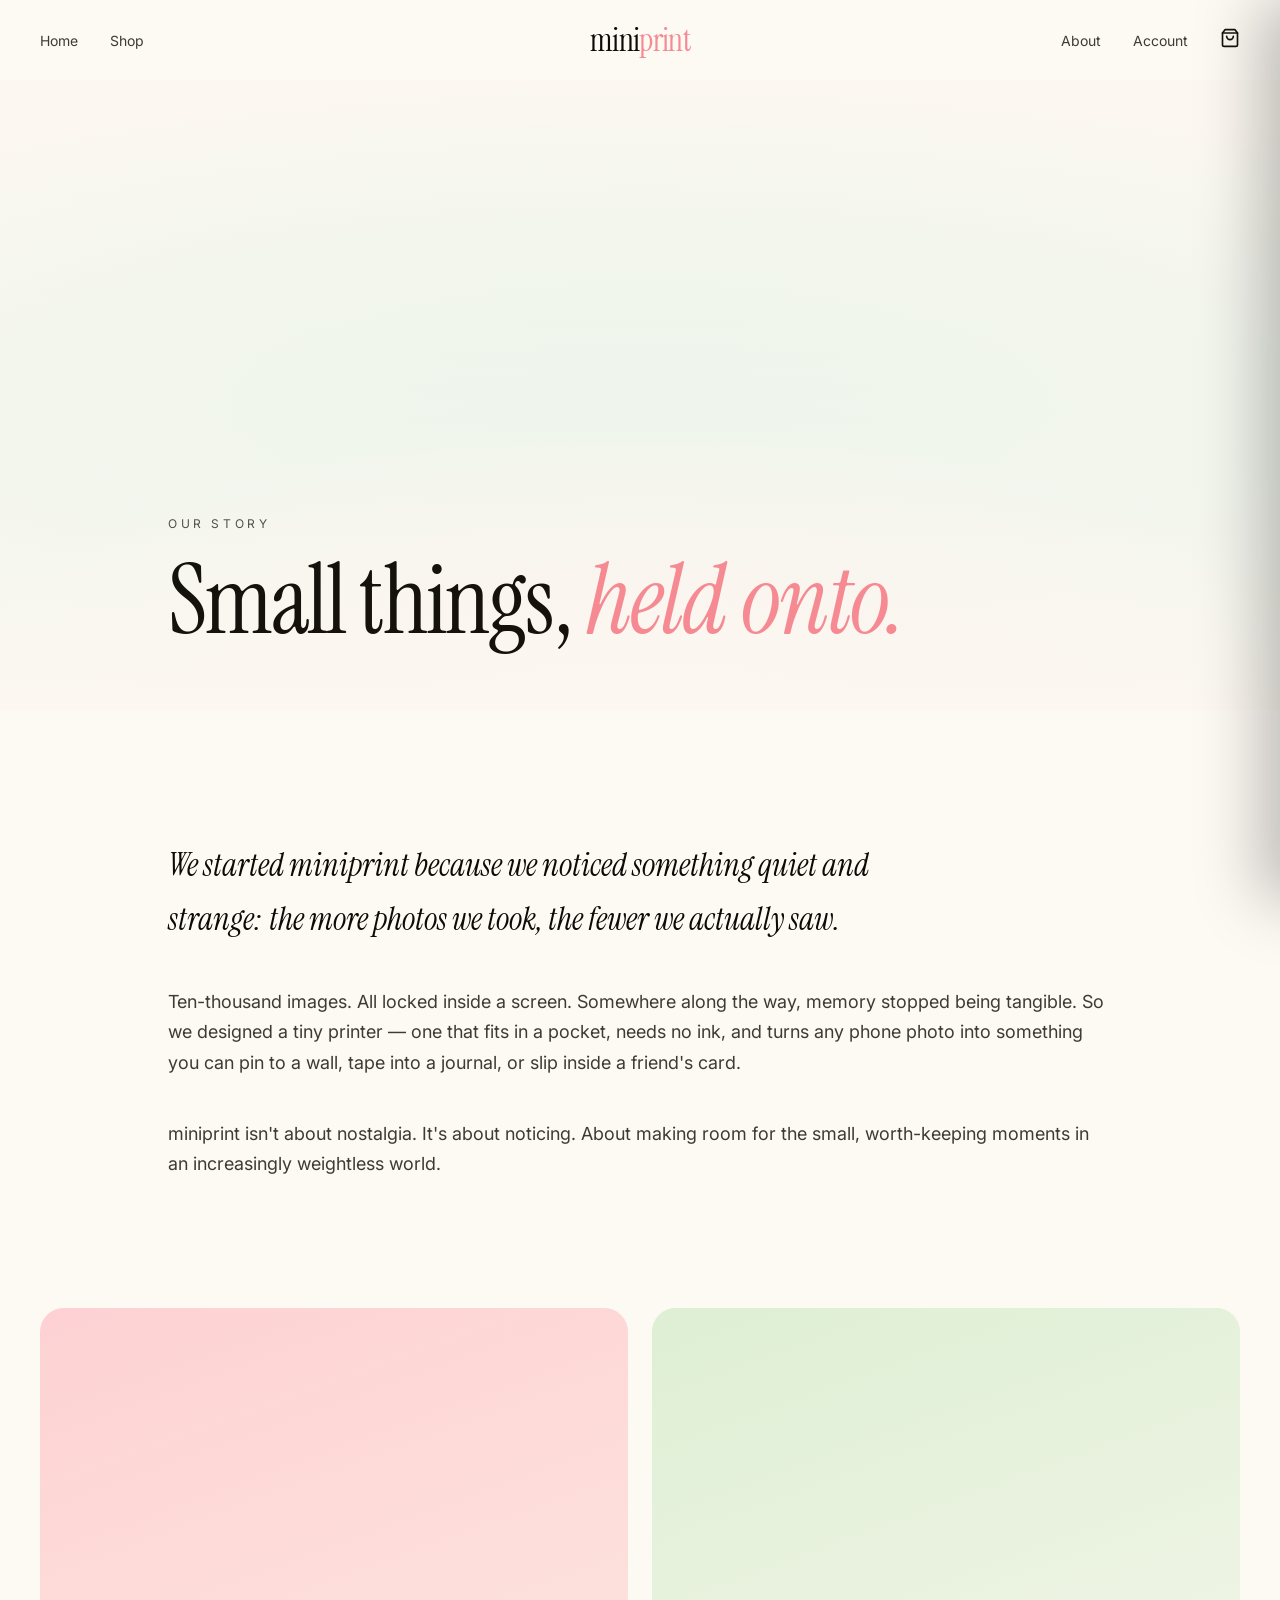
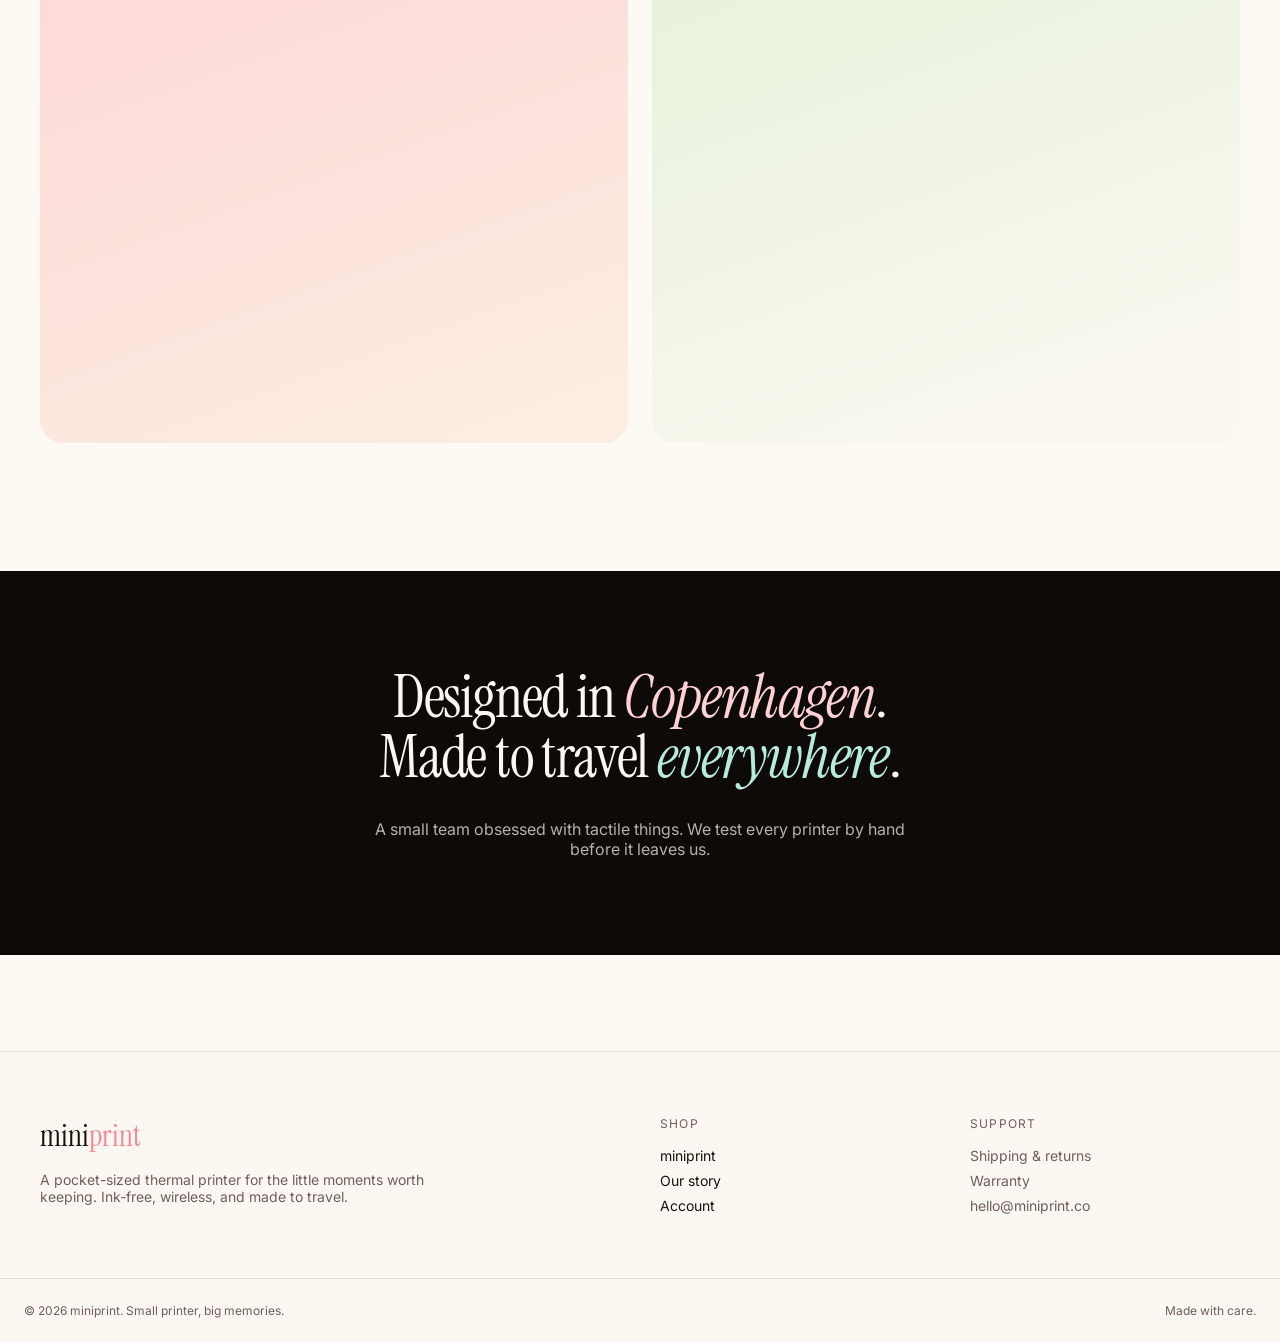
==== about.html @ aeed8a65 "Add files via upload" ====
<!doctype html>
<html lang="en">
<head>
<meta charset="utf-8" />
<meta name="viewport" content="width=device-width, initial-scale=1" />
<title>Our story — miniprint</title>
<meta name="description" content="Why we built a tiny printer for the memories that matter." />
<link rel="stylesheet" href="style.css" />
</head>
<body>

<header class="site-header">
  <div class="nav-inner">
    <div class="nav-left">
      <button class="menu-btn" aria-label="Menu">
        <svg viewBox="0 0 24 24" fill="none" stroke="currentColor" stroke-width="2" stroke-linecap="round" width="20" height="20"><path d="M4 6h16M4 12h16M4 18h16"/></svg>
      </button>
      <nav class="nav-links">
        <a href="index.html" class="nav-link">Home</a>
        <a href="product.html" class="nav-link">Shop</a>
      </nav>
    </div>
    <a href="index.html" class="nav-logo">mini<span class="text-blush-deep">print</span></a>
    <div class="nav-right">
      <nav class="nav-links">
        <a href="about.html" class="nav-link">About</a>
        <a href="account.html" class="nav-link">Account</a>
      </nav>
      <button class="cart-btn" aria-label="Cart">
        <svg viewBox="0 0 24 24" fill="none" stroke="currentColor" stroke-width="2" stroke-linecap="round" stroke-linejoin="round" width="20" height="20"><path d="M6 2 3 6v14a2 2 0 0 0 2 2h14a2 2 0 0 0 2-2V6l-3-4Z"/><path d="M3 6h18"/><path d="M16 10a4 4 0 0 1-8 0"/></svg>
        <span class="cart-badge">0</span>
      </button>
    </div>
  </div>
  <div class="mobile-menu">
    <div class="mobile-menu-inner">
      <a href="index.html">Home</a>
      <a href="product.html">Shop</a>
      <a href="about.html">About</a>
      <a href="account.html">Account</a>
    </div>
  </div>
</header>

<main>
  <section class="about-hero">
    <div class="art-block art-poster" style="position:absolute;inset:0;"></div>
    <div class="about-hero-content">
      <p class="hero-eyebrow" style="animation:none;opacity:1;">Our story</p>
      <h1 class="text-balance">Small things, <em class="text-blush-deep">held onto.</em></h1>
    </div>
  </section>

  <section class="container-narrow about-copy">
    <p class="reveal lead text-balance">We started miniprint because we noticed something quiet and strange: the more photos we took, the fewer we actually saw.</p>
    <p class="reveal reveal-delay-1">Ten-thousand images. All locked inside a screen. Somewhere along the way, memory stopped being tangible. So we designed a tiny printer — one that fits in a pocket, needs no ink, and turns any phone photo into something you can pin to a wall, tape into a journal, or slip inside a friend's card.</p>
    <p class="reveal reveal-delay-2">miniprint isn't about nostalgia. It's about noticing. About making room for the small, worth-keeping moments in an increasingly weightless world.</p>
  </section>

  <section class="container about-images">
    <div class="reveal art-frame blush"><div class="art-block art-woman"></div></div>
    <div class="reveal reveal-delay-1 art-frame mint"><div class="art-block art-lifestyle"></div></div>
  </section>

  <section class="about-cta">
    <div class="about-cta-inner">
      <h2 class="text-balance">Designed in <em style="color:var(--blush);">Copenhagen</em>. Made to travel <em style="color:var(--mint);">everywhere</em>.</h2>
      <p>A small team obsessed with tactile things. We test every printer by hand before it leaves us.</p>
    </div>
  </section>
</main>

<footer class="site-footer">
  <div class="footer-grid">
    <div class="footer-brand">
      <p class="footer-logo">mini<span class="text-blush-deep">print</span></p>
      <p class="footer-desc">A pocket-sized thermal printer for the little moments worth keeping. Ink-free, wireless, and made to travel.</p>
    </div>
    <div>
      <p class="footer-heading">Shop</p>
      <ul class="footer-links">
        <li><a href="product.html">miniprint</a></li>
        <li><a href="about.html">Our story</a></li>
        <li><a href="account.html">Account</a></li>
      </ul>
    </div>
    <div>
      <p class="footer-heading">Support</p>
      <ul class="footer-links muted">
        <li>Shipping & returns</li>
        <li>Warranty</li>
        <li>hello@miniprint.co</li>
      </ul>
    </div>
  </div>
  <div class="footer-bottom">
    <div class="footer-bottom-inner">
      <span>© 2026 miniprint. Small printer, big memories.</span>
      <span>Made with care.</span>
    </div>
  </div>
</footer>

<div class="cart-overlay"></div>
<aside class="cart-drawer">
  <div class="cart-head">
    <h3 style="font-family:var(--font-display);font-size:1.5rem;">Your bag</h3>
    <button class="cart-close" aria-label="Close">
      <svg viewBox="0 0 24 24" fill="none" stroke="currentColor" stroke-width="2" stroke-linecap="round" stroke-linejoin="round" width="18" height="18"><path d="M18 6 6 18M6 6l12 12"/></svg>
    </button>
  </div>
  <div class="cart-body"></div>
  <div class="cart-footer">
    <div class="cart-subtotal"><span>Subtotal</span><span>$0.00</span></div>
    <a href="checkout.html" class="btn-primary" style="display:block;text-align:center;">Checkout</a>
    <p class="cart-footer-note">Free shipping · 30-day returns</p>
  </div>
</aside>

<script src="main.js"></script>
</body>
</html>
---- style.css ----
/* ==========================================================================
   miniprint — static site styles
   ========================================================================== */

@import url('https://fonts.googleapis.com/css2?family=Instrument+Serif:ital@0;1&family=Inter:wght@300;400;500;600&display=swap');

:root {
  --radius: 1rem;

  --background: oklch(0.985 0.008 80);
  --foreground: oklch(0.18 0.01 60);
  --card: oklch(1 0 0);
  --muted: oklch(0.96 0.01 80);
  --muted-foreground: oklch(0.5 0.02 60);
  --border: oklch(0.9 0.01 80);

  --mint: oklch(0.9 0.06 170);
  --mint-deep: oklch(0.72 0.09 170);
  --blush: oklch(0.9 0.05 15);
  --blush-deep: oklch(0.75 0.13 15);
  --cream: oklch(0.98 0.01 80);
  --ink: oklch(0.15 0.01 60);

  --font-display: "Instrument Serif", serif;
  --font-sans: "Inter", sans-serif;

  --ease: cubic-bezier(0.22, 1, 0.36, 1);
}

/* ---------- reset ---------- */
* { box-sizing: border-box; margin: 0; padding: 0; border-color: var(--border); }
html { scroll-behavior: smooth; }
body {
  background-color: var(--background);
  color: var(--foreground);
  font-family: var(--font-sans);
  -webkit-font-smoothing: antialiased;
  overflow-x: hidden;
}
img { display: block; max-width: 100%; }
a { color: inherit; text-decoration: none; }
button { font: inherit; color: inherit; background: none; border: none; cursor: pointer; }
input { font: inherit; }
ul { list-style: none; }
h1, h2, h3, h4 { font-family: var(--font-display); letter-spacing: -0.02em; font-weight: 400; }
em { font-style: italic; }

.italic { font-style: italic; }
.text-blush-deep { color: var(--blush-deep); }
.text-mint-deep { color: var(--mint-deep); }
.text-balance { text-wrap: balance; }

/* ---------- layout helpers ---------- */
.container {
  max-width: 80rem; /* 7xl */
  margin-inline: auto;
  padding-inline: 1.5rem;
}
@media (min-width: 768px) { .container { padding-inline: 2.5rem; } }

.container-narrow { max-width: 64rem; margin-inline: auto; padding-inline: 1.5rem; }
@media (min-width: 768px) { .container-narrow { padding-inline: 2.5rem; } }

.container-md { max-width: 72rem; margin-inline: auto; padding-inline: 1.5rem; }
@media (min-width: 768px) { .container-md { padding-inline: 2.5rem; } }

.section { padding-block: 7rem; }
@media (min-width: 768px) { .section { padding-block: 10rem; } }

/* ---------- buttons ---------- */
.btn {
  display: inline-flex;
  align-items: center;
  gap: 0.75rem;
  border-radius: 999px;
  font-size: 0.875rem;
  transition: background-color .25s ease, color .25s ease, opacity .25s ease;
  white-space: nowrap;
}
.btn-primary {
  background: var(--ink);
  color: var(--cream);
  padding: 0.85rem 1.75rem;
}
.btn-primary:hover { background: color-mix(in oklch, var(--ink) 90%, white); }
.btn-primary:disabled { opacity: .4; cursor: not-allowed; }
.btn-pill-icon {
  background: var(--ink);
  color: var(--cream);
  padding-left: 1.5rem;
  padding-right: 0.5rem;
  padding-block: 0.5rem;
}
.btn-pill-icon .icon-circle {
  display: grid;
  place-items: center;
  height: 2.25rem;
  width: 2.25rem;
  border-radius: 999px;
  background: var(--cream);
  color: var(--ink);
  transition: transform .3s ease;
}
.btn-pill-icon:hover .icon-circle { transform: translateX(4px); }
.btn-underline { font-size: 0.875rem; text-decoration: underline; text-underline-offset: 4px; color: color-mix(in oklch, var(--ink) 80%, transparent); }

/* ---------- reveal-on-scroll ---------- */
.reveal {
  opacity: 0;
  transform: translateY(40px);
  transition: opacity .9s var(--ease), transform .9s var(--ease);
}
.reveal.is-visible { opacity: 1; transform: translateY(0); }
.reveal-delay-1 { transition-delay: .1s; }
.reveal-delay-2 { transition-delay: .15s; }
.reveal-delay-3 { transition-delay: .2s; }

/* ==========================================================================
   Header / Nav
   ========================================================================== */
.site-header {
  position: fixed;
  inset-inline: 0;
  top: 0;
  z-index: 50;
  background: transparent;
  transition: background-color .5s ease, backdrop-filter .5s ease;
  animation: headerIn .7s var(--ease) both;
}
@keyframes headerIn { from { opacity: 0; transform: translateY(-30px); } to { opacity: 1; transform: translateY(0); } }
.site-header.scrolled {
  background: color-mix(in oklch, var(--cream) 70%, transparent);
  backdrop-filter: blur(20px);
  border-bottom: 1px solid color-mix(in oklch, var(--border) 60%, transparent);
}
.nav-inner {
  margin-inline: auto;
  max-width: 80rem;
  padding-inline: 1.5rem;
  height: 4rem;
  display: grid;
  grid-template-columns: minmax(0,1fr) auto minmax(0,1fr);
  align-items: center;
  gap: 1rem;
}
@media (min-width: 768px) { .nav-inner { padding-inline: 2.5rem; height: 5rem; } }

.nav-left { display: flex; align-items: center; gap: 0.5rem; }
.nav-links { display: none; align-items: center; gap: 2rem; font-size: 0.875rem; color: color-mix(in oklch, var(--ink) 80%, transparent); }
@media (min-width: 768px) { .nav-links { display: flex; } }
.nav-link { position: relative; }
.nav-link::after {
  content: ""; position: absolute; left: 0; bottom: -4px; height: 1px; width: 0;
  background: var(--ink); transition: width .3s ease;
}
.nav-link:hover::after { width: 100%; }
.nav-link:hover { color: var(--ink); }

.nav-logo {
  justify-self: center;
  font-family: var(--font-display);
  font-size: 1.75rem;
  letter-spacing: -0.02em;
  color: var(--ink);
}
@media (min-width: 768px) { .nav-logo { font-size: 2rem; } }

.nav-right { display: flex; align-items: center; justify-content: flex-end; gap: 1.5rem; }

.menu-btn { display: inline-flex; padding: 0.5rem; margin-left: -0.5rem; }
@media (min-width: 768px) { .menu-btn { display: none; } }

.cart-btn { position: relative; padding: 0.5rem; margin-right: -0.5rem; transition: color .25s ease; }
.cart-btn:hover { color: var(--blush-deep); }
.cart-badge {
  position: absolute; top: -2px; right: -2px; height: 1rem; min-width: 1rem; padding-inline: 0.25rem;
  border-radius: 999px; background: var(--ink); color: var(--cream);
  font-size: 0.625rem; font-weight: 500; display: grid; place-items: center;
}

.mobile-menu {
  display: none;
  overflow: hidden;
  background: var(--cream);
  border-bottom: 1px solid var(--border);
  max-height: 0;
  transition: max-height .35s var(--ease);
}
.mobile-menu.open { max-height: 260px; }
@media (min-width: 768px) { .mobile-menu { display: none !important; } }
.mobile-menu-inner { padding: 1rem 1.5rem; display: flex; flex-direction: column; gap: 0.25rem; }
.mobile-menu-inner a { padding: 0.5rem 0; color: color-mix(in oklch, var(--ink) 80%, transparent); }

main { padding-top: 4rem; }
@media (min-width: 768px) { main { padding-top: 5rem; } }

/* ==========================================================================
   Footer
   ========================================================================== */
.site-footer { border-top: 1px solid var(--border); background: var(--cream); margin-top: 6rem; }
.footer-grid {
  margin-inline: auto; max-width: 80rem; padding: 4rem 1.5rem;
  display: grid; gap: 2.5rem;
}
@media (min-width: 768px) { .footer-grid { grid-template-columns: repeat(4, 1fr); padding: 4rem 2.5rem; } }
.footer-brand { grid-column: span 1; }
@media (min-width: 768px) { .footer-brand { grid-column: span 2; } }
.footer-logo { font-family: var(--font-display); font-size: 1.875rem; }
.footer-desc { margin-top: 1rem; max-width: 24rem; font-size: 0.875rem; color: var(--muted-foreground); }
.footer-heading { font-size: 0.75rem; text-transform: uppercase; letter-spacing: 0.1em; color: var(--muted-foreground); margin-bottom: 1rem; }
.footer-links { display: flex; flex-direction: column; gap: 0.5rem; font-size: 0.875rem; }
.footer-links.muted li { color: var(--muted-foreground); }
.footer-bottom { border-top: 1px solid var(--border); }
.footer-bottom-inner {
  margin-inline: auto; max-width: 80rem; padding: 1.5rem; display: flex; flex-wrap: wrap;
  justify-content: space-between; gap: 0.5rem; font-size: 0.75rem; color: var(--muted-foreground);
}

/* ==========================================================================
   Mini cart drawer
   ========================================================================== */
.cart-overlay {
  position: fixed; inset: 0; z-index: 70; background: color-mix(in oklch, var(--ink) 40%, transparent);
  backdrop-filter: blur(4px); opacity: 0; pointer-events: none; transition: opacity .3s ease;
}
.cart-overlay.open { opacity: 1; pointer-events: auto; }

.cart-drawer {
  position: fixed; top: 0; right: 0; bottom: 0; z-index: 80; width: 100%;
  background: var(--cream); box-shadow: -20px 0 60px rgba(0,0,0,0.25);
  display: flex; flex-direction: column;
  transform: translateX(100%); transition: transform .4s var(--ease);
}
@media (min-width: 640px) { .cart-drawer { width: 440px; } }
.cart-drawer.open { transform: translateX(0); }

.cart-head { display: flex; align-items: center; justify-content: space-between; padding: 1.25rem 1.5rem; border-bottom: 1px solid var(--border); }
.cart-body { flex: 1; overflow-y: auto; padding: 1rem 1.5rem; }
.cart-empty { height: 100%; display: grid; place-items: center; text-align: center; color: var(--muted-foreground); font-size: 0.875rem; }
.cart-empty p.big { font-family: var(--font-display); font-size: 1.875rem; color: var(--ink); margin-bottom: 0.5rem; }

.cart-item { padding: 1.25rem 0; display: flex; gap: 1rem; border-bottom: 1px solid var(--border); }
.cart-item:last-child { border-bottom: none; }
.cart-item img { height: 5rem; width: 5rem; border-radius: 0.75rem; object-fit: cover; background: color-mix(in oklch, var(--mint) 40%, transparent); flex-shrink: 0; }
.cart-item-info { flex: 1; min-width: 0; }
.cart-item-top { display: flex; justify-content: space-between; gap: 0.5rem; }
.cart-item-name { font-size: 0.875rem; font-weight: 500; white-space: nowrap; overflow: hidden; text-overflow: ellipsis; }
.cart-item-bottom { margin-top: 0.75rem; display: flex; align-items: center; justify-content: space-between; }
.qty-control { display: inline-flex; align-items: center; border: 1px solid var(--border); border-radius: 999px; }
.qty-control button { padding: 0.5rem; }
.qty-control span { width: 1.5rem; text-align: center; font-size: 0.75rem; }
.remove-btn { font-size: 0.75rem; color: var(--muted-foreground); text-decoration: underline; }

.cart-footer { border-top: 1px solid var(--border); padding: 1.5rem; background: color-mix(in oklch, white 60%, transparent); }
.cart-subtotal { display: flex; justify-content: space-between; font-size: 0.875rem; margin-bottom: 1rem; }
.cart-footer .btn-primary { display: block; width: 100%; text-align: center; padding: 1rem; }
.cart-footer-note { margin-top: 0.75rem; text-align: center; font-size: 0.6875rem; color: var(--muted-foreground); }

/* ==========================================================================
   Home page
   ========================================================================== */
.hero {
  position: relative; height: 100svh; overflow: hidden; background: var(--cream); margin-top: -4rem;
}
@media (min-width: 768px) { .hero { margin-top: -5rem; } }
.hero-bg {
  position: absolute; inset: 0; will-change: transform;
}
.hero-bg .art-block { height: 100%; width: 100%; }
.hero-bg::after {
  content: ""; position: absolute; inset: 0;
  background: linear-gradient(to bottom, color-mix(in oklch, var(--cream) 40%, transparent), transparent, var(--cream));
}
.hero-content {
  position: relative; z-index: 10; height: 100%; display: flex; flex-direction: column; justify-content: flex-end;
  padding-bottom: 5rem; padding-inline: 1.5rem; max-width: 80rem; margin-inline: auto;
}
@media (min-width: 768px) { .hero-content { padding-bottom: 7rem; padding-inline: 4rem; } }
.hero-eyebrow {
  font-size: 0.75rem; text-transform: uppercase; letter-spacing: 0.3em; color: color-mix(in oklch, var(--ink) 70%, transparent);
  margin-bottom: 1.5rem; opacity: 0; animation: fadeUp .9s var(--ease) .4s forwards;
}
.hero-title {
  font-size: 15vw; line-height: 0.9; letter-spacing: -0.02em; color: var(--ink);
  opacity: 0; animation: fadeUp 1.1s var(--ease) .6s forwards;
}
@media (min-width: 768px) { .hero-title { font-size: 9vw; } }
.hero-cta { margin-top: 2.5rem; display: flex; flex-wrap: wrap; align-items: center; gap: 1rem;
  opacity: 0; animation: fadeUp .9s var(--ease) .9s forwards; }
@keyframes fadeUp { from { opacity: 0; transform: translateY(24px); } to { opacity: 1; transform: translateY(0); } }

.scroll-cue {
  position: absolute; bottom: 2rem; left: 50%; transform: translateX(-50%);
  display: flex; flex-direction: column; align-items: center; gap: 0.5rem;
  font-size: 0.625rem; letter-spacing: 0.3em; color: color-mix(in oklch, var(--ink) 60%, transparent);
  opacity: 0; animation: fadeIn 1s ease 1.4s forwards;
}
@keyframes fadeIn { to { opacity: 1; } }
.scroll-line { height: 2rem; width: 1px; background: color-mix(in oklch, var(--ink) 40%, transparent); animation: pulse 2s ease-in-out infinite; }
@keyframes pulse { 0%,100% { opacity: 1; } 50% { opacity: .3; } }

.marquee-wrap { border-block: 1px solid var(--border); background: var(--ink); color: var(--cream); overflow: hidden; }
.marquee-track { display: flex; white-space: nowrap; gap: 4rem; padding-block: 1rem; font-family: var(--font-display); font-size: 1.5rem; font-style: italic; animation: marquee 40s linear infinite; width: max-content; }
@keyframes marquee { from { transform: translateX(0); } to { transform: translateX(-50%); } }
.marquee-item { display: flex; align-items: center; gap: 4rem; }

.split-row { display: grid; gap: 3rem; align-items: center; }
@media (min-width: 768px) { .split-row { grid-template-columns: 1fr 1fr; gap: 6rem; } }
.eyebrow { font-size: 0.75rem; text-transform: uppercase; letter-spacing: 0.3em; color: var(--muted-foreground); margin-bottom: 1.5rem; }
.h2-big { font-size: 2.75rem; line-height: 1; }
@media (min-width: 768px) { .h2-big { font-size: 4.5rem; } }
.lede { margin-top: 2rem; font-size: 1.125rem; color: var(--muted-foreground); max-width: 28rem; }
.check-list { margin-top: 2rem; display: flex; flex-direction: column; gap: 0.75rem; font-size: 0.875rem; }
.check-list li { display: flex; align-items: center; gap: 0.75rem; }
.check-list svg { color: var(--mint-deep); flex-shrink: 0; }

.art-frame { position: relative; aspect-ratio: 4 / 5; border-radius: 1.5rem; overflow: hidden; }
.art-frame.mint { background: color-mix(in oklch, var(--mint) 30%, var(--cream)); }
.art-frame.blush { background: color-mix(in oklch, var(--blush) 30%, var(--cream)); }
.order-2-md { }
@media (min-width: 768px) { .order-2-md { order: 2; } .order-1-md { order: 1; } }

/* feature widget */
.feature-grid { margin-top: 4rem; display: grid; gap: 2.5rem; align-items: center; }
@media (min-width: 768px) { .feature-grid { grid-template-columns: 1fr 1.1fr; gap: 4rem; } }
.feature-list { display: flex; flex-direction: column; gap: 0.75rem; }
.feature-item {
  width: 100%; text-align: left; border-radius: 1rem; padding: 1.5rem; border: 1px solid transparent;
  transition: all .5s ease; background: transparent;
}
.feature-item:hover { background: color-mix(in oklch, white 60%, transparent); }
.feature-item.active { background: white; border-color: color-mix(in oklch, var(--ink) 20%, transparent); box-shadow: 0 20px 60px -30px rgba(0,0,0,0.25); }
.feature-item-head { display: flex; align-items: center; gap: 1rem; }
.feature-icon { height: 2.5rem; width: 2.5rem; border-radius: 999px; display: grid; place-items: center; flex-shrink: 0; }
.feature-icon.mint { background: color-mix(in oklch, var(--mint) 50%, transparent); }
.feature-icon.blush { background: color-mix(in oklch, var(--blush) 50%, transparent); }
.feature-title { font-size: 1.5rem; }
.feature-body-wrap { overflow: hidden; max-height: 0; opacity: 0; transition: max-height .4s ease, opacity .4s ease; }
.feature-item.active .feature-body-wrap { max-height: 6rem; opacity: 1; }
.feature-body { padding-top: 1rem; padding-left: 3.5rem; font-size: 0.875rem; color: var(--muted-foreground); }
.feature-visual { position: relative; aspect-ratio: 1 / 1; border-radius: 1.5rem; overflow: hidden; transition: background-color .5s ease; }
.feature-visual.mint { background: color-mix(in oklch, var(--mint) 50%, transparent); }
.feature-visual.blush { background: color-mix(in oklch, var(--blush) 50%, transparent); }
.feature-visual-badge {
  position: absolute; top: 1.5rem; left: 1.5rem; height: 3rem; width: 3rem; border-radius: 999px;
  background: color-mix(in oklch, var(--cream) 90%, transparent); display: grid; place-items: center;
}

.gallery-hero { margin-top: 3.5rem; position: relative; aspect-ratio: 4/3; border-radius: 1.5rem; overflow: hidden; }
@media (min-width: 768px) { .gallery-hero { aspect-ratio: 16/10; } }
.gallery-strip { margin-top: 2rem; display: grid; gap: 1.5rem; }
@media (min-width: 768px) { .gallery-strip { grid-template-columns: repeat(3, 1fr); } }
.gallery-thumb { aspect-ratio: 4/5; border-radius: 1rem; overflow: hidden; background: var(--muted); }
.gallery-thumb .art-block { transition: transform 1s ease; }
.gallery-thumb:hover .art-block { transform: scale(1.05); }

.testimonials-section { background: var(--ink); color: var(--cream); }
.testimonial-grid { margin-top: 4rem; display: grid; gap: 1.5rem; }
@media (min-width: 768px) { .testimonial-grid { grid-template-columns: repeat(3, 1fr); } }
.testimonial-card { border: 1px solid color-mix(in oklch, var(--cream) 15%, transparent); border-radius: 1rem; padding: 2rem; height: 100%; display: flex; flex-direction: column; }
.stars { display: flex; gap: 0.25rem; margin-bottom: 1.5rem; color: var(--blush); }
.testimonial-quote { font-family: var(--font-display); font-style: italic; font-size: 1.5rem; line-height: 1.3; flex: 1; }
.testimonial-author { margin-top: 1.5rem; font-size: 0.75rem; text-transform: uppercase; letter-spacing: 0.1em; color: color-mix(in oklch, var(--cream) 50%, transparent); }

.closing-cta { padding-block: 8rem; text-align: center; max-width: 56rem; margin-inline: auto; }
@media (min-width: 768px) { .closing-cta { padding-block: 12rem; } }
.closing-cta h2 { font-size: 3.5rem; line-height: 0.95; }
@media (min-width: 768px) { .closing-cta h2 { font-size: 6rem; } }
.closing-cta .btn-pill-icon { margin-top: 3rem; padding-left: 2rem; font-size: 1rem; }
.closing-cta .icon-circle { height: 2.5rem; width: 2.5rem; }

.quick-buy {
  position: fixed; bottom: 1rem; left: 1rem; right: 1rem; z-index: 40;
  transform: translateY(120%); opacity: 0; transition: transform .5s var(--ease), opacity .5s var(--ease);
}
@media (min-width: 768px) { .quick-buy { left: auto; right: 1.5rem; bottom: 1.5rem; width: 400px; } }
.quick-buy.show { transform: translateY(0); opacity: 1; }
.quick-buy-inner {
  display: grid; grid-template-columns: auto minmax(0,1fr) auto; align-items: center; gap: 0.75rem;
  background: color-mix(in oklch, var(--ink) 95%, transparent); backdrop-filter: blur(8px); color: var(--cream);
  border-radius: 999px; padding: 0.5rem; box-shadow: 0 25px 50px -12px rgba(0,0,0,0.4);
}
.quick-buy-inner img, .quick-buy-inner .art-block { height: 2.75rem; width: 2.75rem; border-radius: 999px; flex-shrink: 0; }
.quick-buy-text p:first-child { font-size: 0.875rem; font-weight: 500; white-space: nowrap; overflow: hidden; text-overflow: ellipsis; }
.quick-buy-text p:last-child { font-size: 0.6875rem; color: color-mix(in oklch, var(--cream) 60%, transparent); white-space: nowrap; overflow: hidden; text-overflow: ellipsis; }
.quick-buy-btn {
  flex-shrink: 0; display: inline-flex; align-items: center; gap: 0.5rem; background: var(--cream); color: var(--ink);
  padding: 0.65rem 1rem; border-radius: 999px; font-size: 0.75rem; font-weight: 500; transition: background-color .25s ease;
}
.quick-buy-btn:hover { background: var(--mint); }

/* ==========================================================================
   Decorative art blocks (placeholders standing in for photography)
   ========================================================================== */
.art-block {
  position: relative; width: 100%; height: 100%; overflow: hidden;
  display: grid; place-items: center;
}
.art-block::before { content: ""; position: absolute; inset: 0; opacity: .5; }
.art-block svg { position: relative; z-index: 1; width: 40%; height: 40%; opacity: .85; }
.art-poster { background: radial-gradient(120% 100% at 50% 100%, var(--blush) 0%, var(--mint) 45%, var(--cream) 100%); }
.art-hero { background: linear-gradient(160deg, var(--mint) 0%, color-mix(in oklch, var(--mint) 40%, var(--cream)) 100%); }
.art-woman { background: linear-gradient(160deg, var(--blush) 0%, color-mix(in oklch, var(--blush) 30%, var(--cream)) 100%); }
.art-lifestyle { background: linear-gradient(160deg, color-mix(in oklch, var(--mint) 60%, var(--cream)) 0%, var(--cream) 100%); }
.art-features { background: linear-gradient(160deg, color-mix(in oklch, var(--blush) 55%, var(--cream)) 0%, var(--cream) 100%); }
.art-gallery { background: linear-gradient(135deg, var(--mint) 0%, var(--blush) 100%); }

/* ==========================================================================
   Product page
   ========================================================================== */
.product-layout { display: grid; gap: 2.5rem; padding-block: 2.5rem 4rem; }
@media (min-width: 1024px) { .product-layout { grid-template-columns: 1.15fr 1fr; gap: 4rem; padding-block: 4rem; } }
.gallery-main { aspect-ratio: 1/1; border-radius: 1.5rem; overflow: hidden; background: color-mix(in oklch, var(--mint) 30%, transparent); }
@media (min-width: 1024px) { .gallery-sticky { position: sticky; top: 6rem; align-self: start; } }
.gallery-thumbs { margin-top: 1rem; display: grid; grid-template-columns: repeat(5, 1fr); gap: 0.75rem; }
.thumb-btn { aspect-ratio: 1/1; border-radius: 0.75rem; overflow: hidden; border: 2px solid transparent; opacity: .7; transition: all .25s ease; }
.thumb-btn.active { border-color: var(--ink); opacity: 1; }
.thumb-btn:hover { opacity: 1; }

.product-eyebrow { font-size: 0.75rem; text-transform: uppercase; letter-spacing: 0.3em; color: var(--muted-foreground); }
.product-title { margin-top: 0.75rem; font-size: 3.5rem; line-height: 0.95; }
@media (min-width: 768px) { .product-title { font-size: 4.5rem; } }
.price-row { margin-top: 1.5rem; display: flex; align-items: center; gap: 1rem; }
.price-now { font-family: var(--font-display); font-size: 1.5rem; }
.price-was { font-size: 0.875rem; color: var(--muted-foreground); text-decoration: line-through; }
.price-save { font-size: 0.75rem; background: var(--mint); color: var(--ink); padding: 0.25rem 0.5rem; border-radius: 999px; }

.color-label { font-size: 0.75rem; text-transform: uppercase; letter-spacing: 0.1em; color: var(--muted-foreground); margin-bottom: 0.75rem; }
.color-swatches { display: flex; gap: 0.75rem; }
.swatch { height: 2.5rem; width: 2.5rem; border-radius: 999px; border: 2px solid var(--border); transition: all .2s ease; display: grid; place-items: center; }
.swatch.active { border-color: var(--ink); transform: scale(1.1); }

.add-to-bag { margin-top: 2.5rem; width: 100%; justify-content: center; padding: 1.25rem; }

.trust-grid { margin-top: 1.5rem; display: grid; grid-template-columns: repeat(3, 1fr); gap: 0.75rem; font-size: 0.6875rem; color: var(--muted-foreground); }
.trust-item { display: flex; flex-direction: column; align-items: center; gap: 0.5rem; padding-block: 0.75rem; border: 1px solid var(--border); border-radius: 0.75rem; }

.accordion { margin-top: 2.5rem; border-block: 1px solid var(--border); }
.acc-item { border-bottom: 1px solid var(--border); }
.acc-item:last-child { border-bottom: none; }
.acc-trigger { width: 100%; display: flex; align-items: center; justify-content: space-between; padding-block: 1.25rem; text-align: left; }
.acc-trigger span { font-size: 0.875rem; font-weight: 500; }
.acc-trigger svg { transition: transform .3s ease; }
.acc-item.open .acc-trigger svg { transform: rotate(180deg); }
.acc-panel { max-height: 0; overflow: hidden; transition: max-height .35s ease; }
.acc-item.open .acc-panel { max-height: 10rem; }
.acc-panel p { padding-bottom: 1.25rem; font-size: 0.875rem; color: var(--muted-foreground); max-width: 32rem; }

/* ==========================================================================
   About page
   ========================================================================== */
.about-hero { position: relative; height: 70svh; overflow: hidden; }
.about-hero::after { content: ""; position: absolute; inset: 0; background: linear-gradient(to bottom, color-mix(in oklch, var(--cream) 60%, transparent), var(--cream)); }
.about-hero-content { position: relative; z-index: 2; height: 100%; max-width: 64rem; margin-inline: auto; padding-inline: 1.5rem; display: flex; flex-direction: column; justify-content: flex-end; padding-bottom: 4rem; }
@media (min-width: 768px) { .about-hero-content { padding-inline: 2.5rem; } }
.about-hero h1 { font-size: 3.5rem; line-height: 0.95; max-width: 48rem; }
@media (min-width: 768px) { .about-hero h1 { font-size: 6rem; } }

.about-copy { padding-block: 6rem; display: flex; flex-direction: column; gap: 2.5rem; font-size: 1.125rem; line-height: 1.7; color: color-mix(in oklch, var(--ink) 80%, transparent); }
@media (min-width: 768px) { .about-copy { padding-block: 8rem; } }
.about-copy .lead { font-family: var(--font-display); font-style: italic; font-size: 1.75rem; color: var(--ink); }
@media (min-width: 768px) { .about-copy .lead { font-size: 2rem; } }

.about-images { padding-bottom: 8rem; display: grid; gap: 1.5rem; }
@media (min-width: 768px) { .about-images { grid-template-columns: 1fr 1fr; } }
.about-images .art-frame { aspect-ratio: 4/5; }

.about-cta { background: var(--ink); color: var(--cream); padding-block: 6rem; text-align: center; }
.about-cta-inner { max-width: 48rem; margin-inline: auto; padding-inline: 1.5rem; }
.about-cta h2 { font-size: 3rem; line-height: 1; }
@media (min-width: 768px) { .about-cta h2 { font-size: 3.75rem; } }
.about-cta p { margin-top: 2rem; color: color-mix(in oklch, var(--cream) 70%, transparent); max-width: 36rem; margin-inline: auto; }

/* ==========================================================================
   Account page
   ========================================================================== */
.account-header { display: flex; align-items: flex-end; justify-content: space-between; flex-wrap: wrap; gap: 1rem; padding-top: 2.5rem; }
@media (min-width: 768px) { .account-header { padding-top: 4rem; } }
.account-header h1 { font-size: 3rem; margin-top: 0.5rem; }
@media (min-width: 768px) { .account-header h1 { font-size: 3.75rem; } }
.account-layout { margin-top: 3rem; display: grid; gap: 2rem; padding-bottom: 4rem; }
@media (min-width: 768px) { .account-layout { grid-template-columns: 260px 1fr; } }
.account-nav { display: flex; flex-direction: column; gap: 0.25rem; }
.account-nav-item { width: 100%; display: flex; align-items: center; justify-content: space-between; gap: 0.75rem; padding: 0.75rem 1rem; border-radius: 0.75rem; font-size: 0.875rem; transition: background-color .25s ease; }
.account-nav-item:hover { background: var(--muted); }
.account-nav-item.active { background: var(--ink); color: var(--cream); }
.account-nav-item.active:hover { background: var(--ink); }
.account-nav-item span.label { display: flex; align-items: center; gap: 0.75rem; }

.orders-heading { font-size: 1.875rem; margin-bottom: 1.5rem; }
.order-card {
  border: 1px solid var(--border); border-radius: 1rem; padding: 1.5rem; background: white;
  display: grid; grid-template-columns: auto minmax(0,1fr) auto; gap: 1rem; align-items: center; margin-bottom: 1rem;
}
.order-card img, .order-card .art-block { height: 4rem; width: 4rem; border-radius: 0.75rem; }
.order-top { display: flex; flex-wrap: wrap; align-items: center; gap: 0.5rem; }
.order-id { font-size: 0.875rem; font-weight: 500; }
.order-status { font-size: 0.625rem; text-transform: uppercase; letter-spacing: 0.1em; background: var(--mint); color: var(--ink); padding: 0.125rem 0.5rem; border-radius: 999px; }
.order-meta { font-size: 0.75rem; color: var(--muted-foreground); margin-top: 0.25rem; }
.order-total { text-align: right; }
.order-total .price { font-family: var(--font-display); font-size: 1.125rem; }
.order-total button { display: block; margin-left: auto; font-size: 0.6875rem; color: var(--muted-foreground); text-decoration: underline; margin-top: 0.25rem; }

.refill-banner {
  margin-top: 2.5rem; border-radius: 1.5rem; overflow: hidden; background: color-mix(in oklch, var(--blush) 30%, transparent);
  padding: 2rem; display: grid; gap: 1.5rem; align-items: center;
}
@media (min-width: 768px) { .refill-banner { grid-template-columns: 1fr auto; padding: 2.5rem; } }
.refill-banner .headline { font-family: var(--font-display); font-size: 1.875rem; }
.refill-banner .sub { font-size: 0.875rem; color: var(--muted-foreground); margin-top: 0.5rem; }

/* ==========================================================================
   Checkout page
   ========================================================================== */
.checkout-layout { display: grid; gap: 3rem; padding-block: 2.5rem 4rem; }
@media (min-width: 1024px) { .checkout-layout { grid-template-columns: 1.2fr 1fr; gap: 5rem; padding-block: 4rem; } }
.checkout-form { display: flex; flex-direction: column; gap: 2.5rem; }
.checkout-title { font-size: 3rem; margin-top: 0.5rem; }
@media (min-width: 768px) { .checkout-title { font-size: 3.75rem; } }
.form-section-title { font-size: 0.75rem; text-transform: uppercase; letter-spacing: 0.3em; color: var(--muted-foreground); margin-bottom: 1rem; }
.field-grid { display: grid; gap: 0.75rem; }
@media (min-width: 640px) { .field-grid.two { grid-template-columns: 1fr 1fr; } }
.field label { display: block; }
.field-label { display: block; font-size: 0.75rem; color: var(--muted-foreground); margin-bottom: 0.375rem; }
.field input {
  width: 100%; background: white; border: 1px solid var(--border); border-radius: 0.75rem;
  padding: 0.875rem 1rem; font-size: 0.875rem; outline: none; transition: border-color .25s ease;
}
.field input:focus { border-color: var(--ink); }
.span-2 { grid-column: 1 / -1; }
.secure-note { border-radius: 1rem; background: color-mix(in oklch, var(--mint) 20%, transparent); padding: 1rem; display: flex; align-items: center; gap: 0.75rem; font-size: 0.875rem; color: color-mix(in oklch, var(--ink) 80%, transparent); }

.order-summary { background: white; border: 1px solid var(--border); border-radius: 1.5rem; padding: 1.5rem; }
@media (min-width: 768px) { .order-summary { padding: 2rem; } }
@media (min-width: 1024px) { .summary-sticky { position: sticky; top: 6rem; align-self: start; } }
.summary-title { font-size: 1.5rem; margin-bottom: 1.5rem; }
.summary-item { display: flex; gap: 1rem; margin-bottom: 1rem; }
.summary-item img, .summary-item .art-block { height: 4rem; width: 4rem; border-radius: 0.75rem; flex-shrink: 0; background: color-mix(in oklch, var(--mint) 40%, transparent); }
.summary-item-info { flex: 1; min-width: 0; display: flex; justify-content: space-between; gap: 0.5rem; }
.summary-item-info .name { font-size: 0.875rem; font-weight: 500; }
.summary-item-info .qty { font-size: 0.75rem; color: var(--muted-foreground); }
.summary-rows { margin-top: 1.5rem; padding-top: 1.5rem; border-top: 1px solid var(--border); display: flex; flex-direction: column; gap: 0.5rem; font-size: 0.875rem; }
.summary-row { display: flex; justify-content: space-between; }
.summary-row .muted { color: var(--muted-foreground); }
.summary-total { padding-top: 0.75rem; margin-top: 0.75rem; border-top: 1px solid var(--border); display: flex; justify-content: space-between; }
.summary-total span { font-family: var(--font-display); font-size: 1.25rem; }
.continue-link { margin-top: 1rem; font-size: 0.875rem; color: var(--muted-foreground); text-decoration: underline; }

.thankyou { min-height: 70vh; display: grid; place-items: center; padding-inline: 1.5rem; text-align: center; }
.thankyou-inner { max-width: 28rem; animation: fadeUp .6s var(--ease) both; }
.thankyou-check { margin-inline: auto; height: 4rem; width: 4rem; border-radius: 999px; background: var(--mint); display: grid; place-items: center; margin-bottom: 1.5rem; }
.thankyou h1 { font-size: 3rem; }
@media (min-width: 768px) { .thankyou h1 { font-size: 3.75rem; } }
.thankyou p { margin-top: 1rem; color: var(--muted-foreground); }
.thankyou .btn-primary { margin-top: 2rem; display: inline-block; }

/* misc */
.mt-tight { margin-top: 8rem; }
@media (min-width: 768px) { .mt-tight { margin-top: 10rem; } }

::selection { background: var(--mint); color: var(--ink); }
:focus-visible { outline: 2px solid var(--mint-deep); outline-offset: 2px; }

@media (prefers-reduced-motion: reduce) {
  *, *::before, *::after { animation-duration: 0.01ms !important; animation-iteration-count: 1 !important; transition-duration: 0.01ms !important; }
}
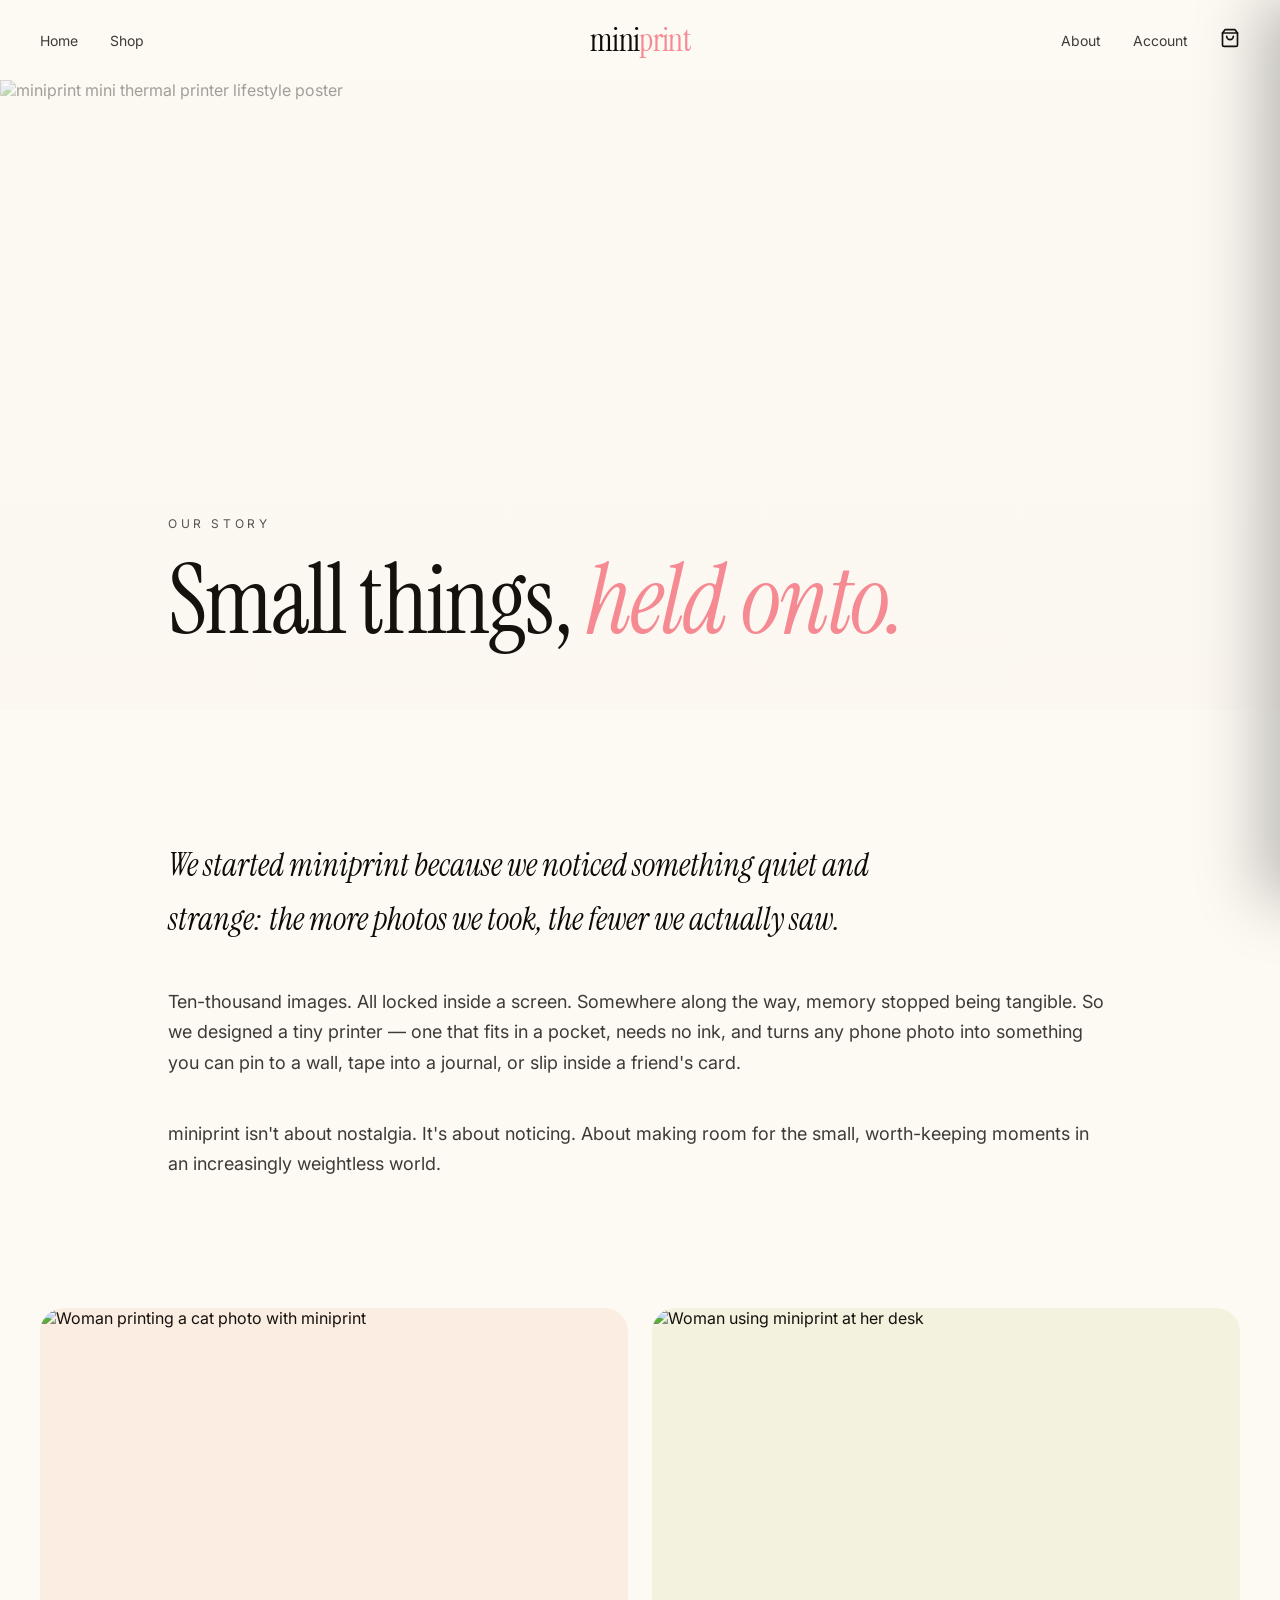
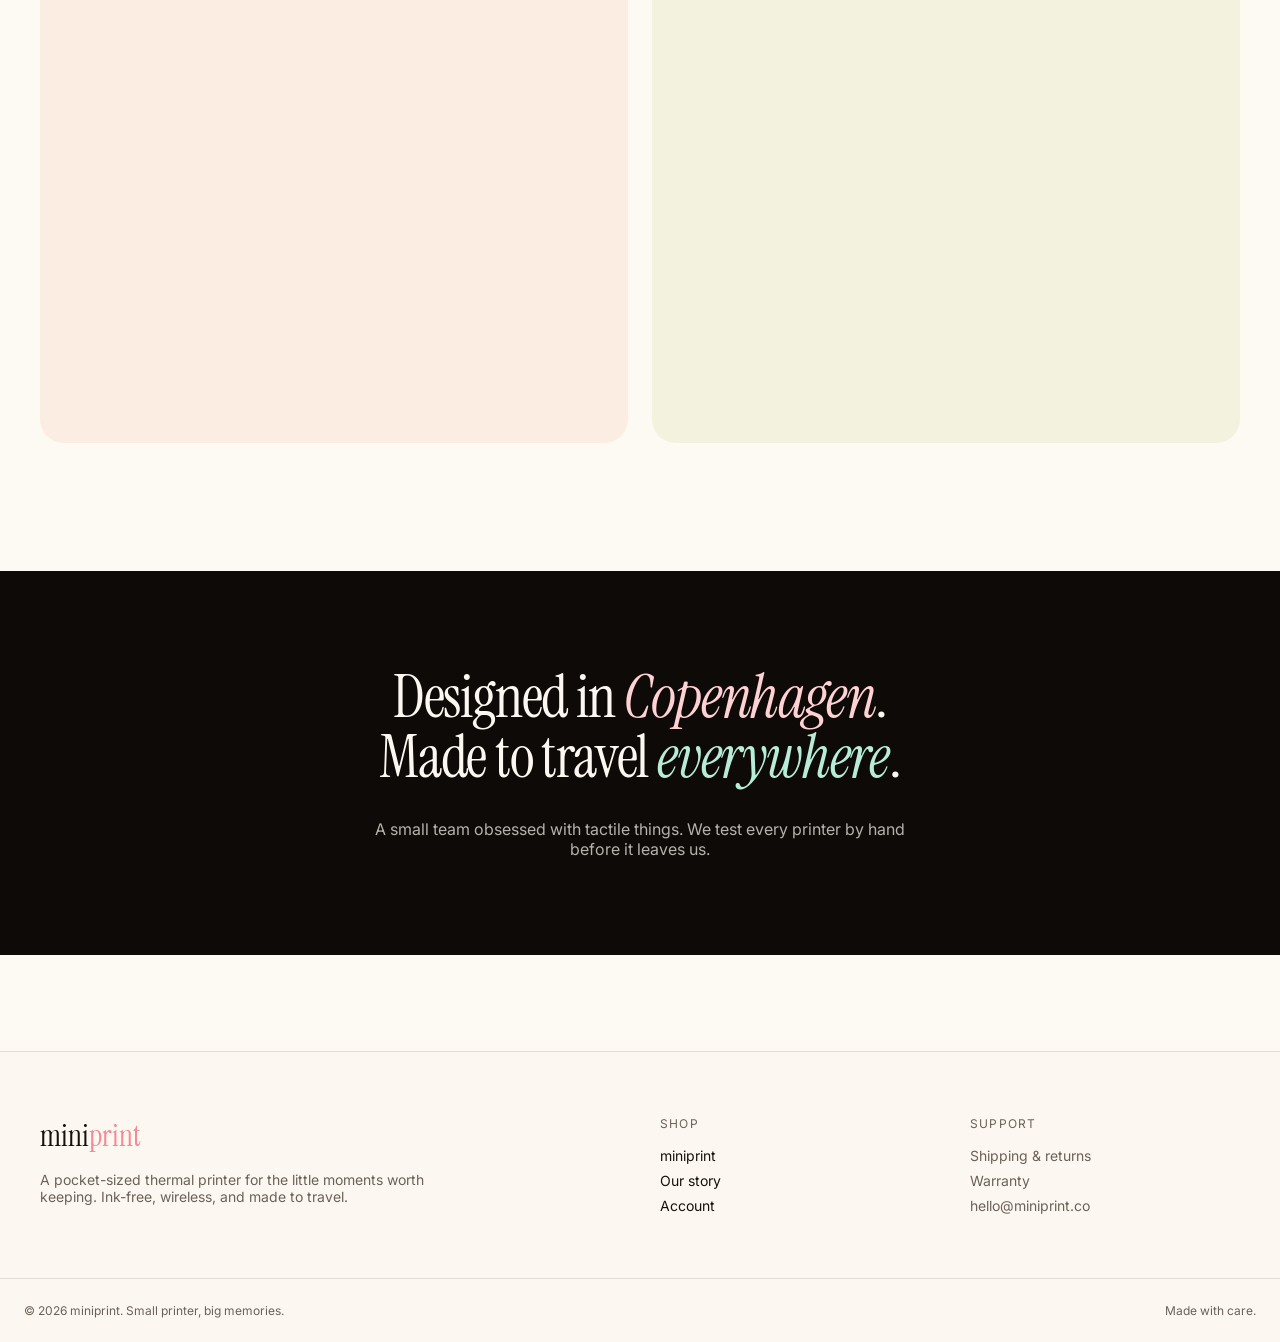
==== commit f1de3d27: "Add files via upload" ====
--- a/about.html
+++ b/about.html
@@ -44,7 +44,7 @@
 
 <main>
   <section class="about-hero">
-    <div class="art-block art-poster" style="position:absolute;inset:0;"></div>
+    <div class="art-block art-poster" style="position:absolute;inset:0;"><img src="images/poster-hero.jpeg" alt="miniprint mini thermal printer lifestyle poster" loading="lazy"></div>
     <div class="about-hero-content">
       <p class="hero-eyebrow" style="animation:none;opacity:1;">Our story</p>
       <h1 class="text-balance">Small things, <em class="text-blush-deep">held onto.</em></h1>
@@ -58,8 +58,8 @@
   </section>
 
   <section class="container about-images">
-    <div class="reveal art-frame blush"><div class="art-block art-woman"></div></div>
-    <div class="reveal reveal-delay-1 art-frame mint"><div class="art-block art-lifestyle"></div></div>
+    <div class="reveal art-frame blush"><div class="art-block art-woman"><img src="images/woman-cat.jpeg" alt="Woman printing a cat photo with miniprint" loading="lazy"></div></div>
+    <div class="reveal reveal-delay-1 art-frame mint"><div class="art-block art-lifestyle"><img src="images/lifestyle-side.jpeg" alt="Woman using miniprint at her desk" loading="lazy"></div></div>
   </section>
 
   <section class="about-cta">
--- a/style.css
+++ b/style.css
@@ -398,12 +398,12 @@
 }
 .art-block::before { content: ""; position: absolute; inset: 0; opacity: .5; }
 .art-block svg { position: relative; z-index: 1; width: 40%; height: 40%; opacity: .85; }
-.art-poster { background: radial-gradient(120% 100% at 50% 100%, var(--blush) 0%, var(--mint) 45%, var(--cream) 100%); }
-.art-hero { background: linear-gradient(160deg, var(--mint) 0%, color-mix(in oklch, var(--mint) 40%, var(--cream)) 100%); }
-.art-woman { background: linear-gradient(160deg, var(--blush) 0%, color-mix(in oklch, var(--blush) 30%, var(--cream)) 100%); }
-.art-lifestyle { background: linear-gradient(160deg, color-mix(in oklch, var(--mint) 60%, var(--cream)) 0%, var(--cream) 100%); }
-.art-features { background: linear-gradient(160deg, color-mix(in oklch, var(--blush) 55%, var(--cream)) 0%, var(--cream) 100%); }
-.art-gallery { background: linear-gradient(135deg, var(--mint) 0%, var(--blush) 100%); }
+.art-poster { background: url("images/poster-hero.jpeg") center/cover no-repeat; }
+.art-hero { background: url("images/product-box.jpeg") center/cover no-repeat; }
+.art-woman { background: url("images/woman-cat.jpeg") center/cover no-repeat; }
+.art-lifestyle { background: url("images/lifestyle-side.jpeg") center/cover no-repeat; }
+.art-features { background: url("images/grid-9.jpeg") center/cover no-repeat; }
+.art-gallery { background: url("images/cat-print-closeup.jpeg") center/cover no-repeat; }
 
 /* ==========================================================================
    Product page
@@ -564,3 +564,13 @@
 @media (prefers-reduced-motion: reduce) {
   *, *::before, *::after { animation-duration: 0.01ms !important; animation-iteration-count: 1 !important; transition-duration: 0.01ms !important; }
 }
+
+/* Product photography inside art-block placeholders */
+.art-block img {
+  width: 100%;
+  height: 100%;
+  object-fit: cover;
+  display: block;
+  position: relative;
+  z-index: 0;
+}
